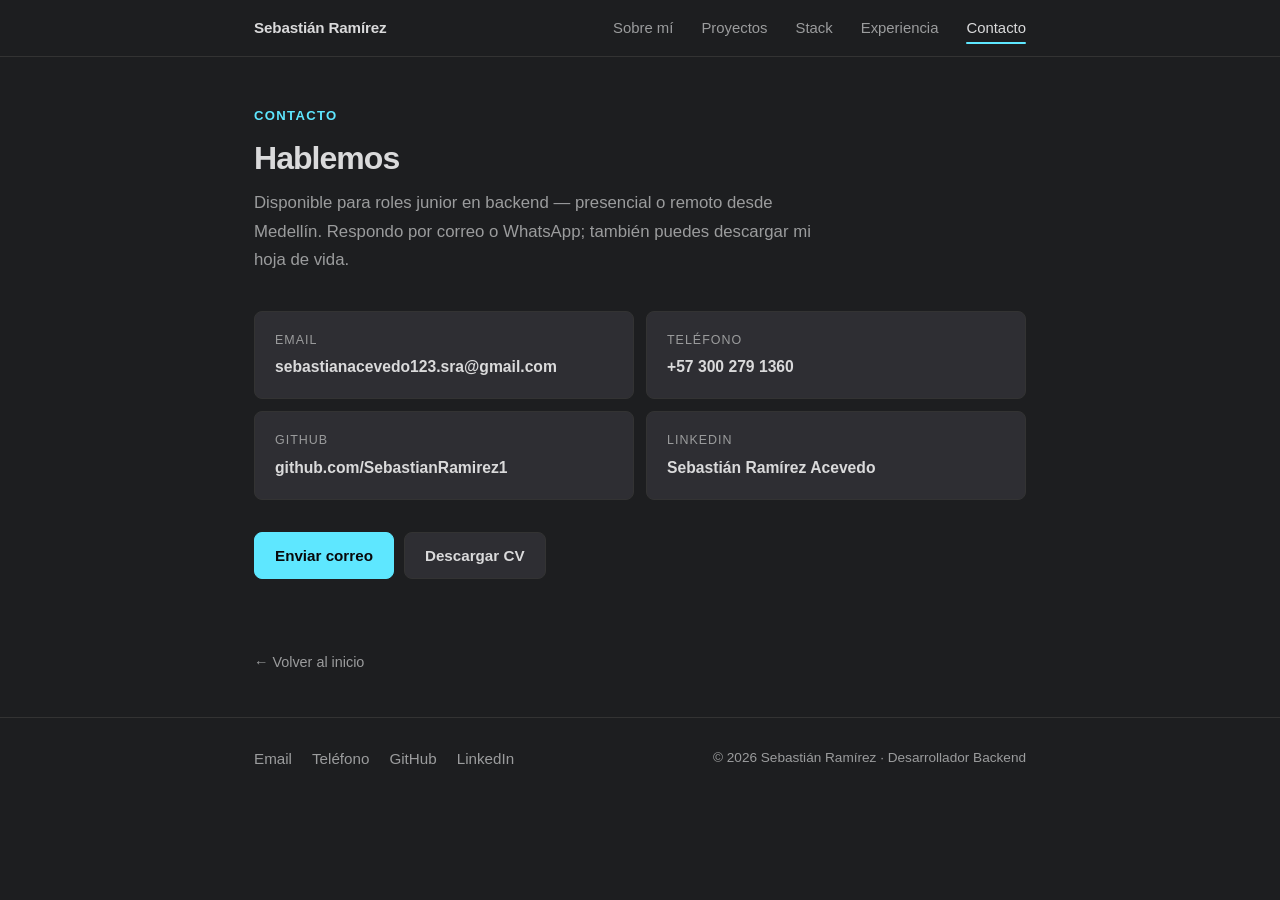
==== contacto.html @ eaaabb5c "feat: convertir portafolio de single-page a multipagina Cada seccion es ahora su propia pagina con U" ====
<!DOCTYPE html>
<html lang="es">
  <head>
    <meta charset="UTF-8" />
    <meta name="viewport" content="width=device-width, initial-scale=1.0" />
    <title>Contacto | Sebastián Ramírez</title>
    <meta
      name="description"
      content="Contacta a Sebastián Ramírez, desarrollador backend disponible para roles junior en Medellín — presencial o remoto. Correo, teléfono, GitHub y LinkedIn."
    />
    <meta name="author" content="Sebastián Ramírez" />
    <meta name="theme-color" content="#1d1e20" />
    <meta name="robots" content="index, follow" />
    <link rel="canonical" href="https://sebastianramirezportfolio.netlify.app/contacto.html" />

    <meta property="og:type" content="website" />
    <meta property="og:locale" content="es_CO" />
    <meta property="og:title" content="Contacto | Sebastián Ramírez" />
    <meta property="og:description" content="Disponible para roles junior en backend — presencial o remoto desde Medellín." />
    <meta property="og:url" content="https://sebastianramirezportfolio.netlify.app/contacto.html" />
    <meta property="og:image" content="https://sebastianramirezportfolio.netlify.app/assets/og-cover.svg" />

    <link rel="icon" type="image/svg+xml" href="./assets/favicon.svg" />
    <link rel="apple-touch-icon" href="./assets/favicon.svg" />
    <link rel="manifest" href="./site.webmanifest" />
    <link rel="stylesheet" href="./styles.css" />
  </head>
  <body>
    <a class="skip-link" href="#contenido">Saltar al contenido</a>

    <header class="site-header">
      <div class="header-inner">
        <a class="site-brand" href="index.html">Sebastián Ramírez</a>
        <nav class="site-nav" aria-label="Navegación principal">
          <a href="sobre-mi.html">Sobre mí</a>
          <a href="proyectos.html">Proyectos</a>
          <a href="stack.html">Stack</a>
          <a href="experiencia.html">Experiencia</a>
          <a href="contacto.html" aria-current="page" class="is-active">Contacto</a>
        </nav>
      </div>
    </header>

    <main id="contenido">
      <section class="page">
        <div class="shell">
          <p class="page-eyebrow">Contacto</p>
          <h1 class="page-title">Hablemos</h1>
          <p class="page-lead">
            Disponible para roles junior en backend — presencial o remoto desde Medellín.
            Respondo por correo o WhatsApp; también puedes descargar mi hoja de vida.
          </p>

          <div class="contact-methods">
            <a class="contact-card" href="mailto:sebastianacevedo123.sra@gmail.com">
              <span class="label">Email</span>
              <span class="value">sebastianacevedo123.sra@gmail.com</span>
            </a>
            <a class="contact-card" href="tel:+573002791360">
              <span class="label">Teléfono</span>
              <span class="value">+57 300 279 1360</span>
            </a>
            <a class="contact-card" href="https://github.com/SebastianRamirez1" target="_blank" rel="noopener noreferrer">
              <span class="label">GitHub</span>
              <span class="value">github.com/SebastianRamirez1</span>
            </a>
            <a class="contact-card" href="https://www.linkedin.com/in/sebastian-ramirez-acevedo-2580ab2a5/" target="_blank" rel="noopener noreferrer">
              <span class="label">LinkedIn</span>
              <span class="value">Sebastián Ramírez Acevedo</span>
            </a>
          </div>

          <div class="profile-actions" style="justify-content: flex-start;">
            <a class="btn btn-primary" href="mailto:sebastianacevedo123.sra@gmail.com">Enviar correo</a>
            <a
              class="btn btn-secondary"
              href="./assets/Sebastian-Ramirez-CV.pdf"
              target="_blank"
              rel="noopener noreferrer"
              download
            >Descargar CV</a>
          </div>

          <a class="page-back" href="index.html">← Volver al inicio</a>
        </div>
      </section>
    </main>

    <footer class="site-footer">
      <div class="shell footer-inner">
        <nav class="footer-links" aria-label="Enlaces de contacto">
          <a href="mailto:sebastianacevedo123.sra@gmail.com">Email</a>
          <a href="tel:+573002791360">Teléfono</a>
          <a href="https://github.com/SebastianRamirez1" target="_blank" rel="noopener noreferrer">GitHub</a>
          <a href="https://www.linkedin.com/in/sebastian-ramirez-acevedo-2580ab2a5/" target="_blank" rel="noopener noreferrer">LinkedIn</a>
        </nav>
        <p class="footer-copy">© <span id="year"></span> Sebastián Ramírez · Desarrollador Backend</p>
      </div>
    </footer>

    <script src="./script.js"></script>
  </body>
</html>
---- styles.css ----
/* ============================================
   PORTFOLIO — Sebastián Ramírez
   Minimal dark design inspired by hectorvent.dev
   ============================================ */

:root {
  --bg:           #1d1e20;
  --surface:      #2e2e33;
  --surface-alt:  #363639;
  --border:       #333333;
  --text:         #dadadb;
  --muted:        #9b9c9d;
  --accent:       #5ee7ff;
  --accent-dim:   rgba(94, 231, 255, 0.12);
  --green:        #4ade80;
  --radius:       8px;
  --max-w:        820px;
}

/* ── Reset ───────────────────────────────── */
*,
*::before,
*::after {
  box-sizing: border-box;
}

html {
  scroll-behavior: smooth;
  scroll-padding-top: 68px;
}

body {
  margin: 0;
  background: var(--bg);
  color: var(--text);
  font-family: -apple-system, BlinkMacSystemFont, "Segoe UI", Roboto,
    Oxygen, Ubuntu, Cantarell, "Helvetica Neue", sans-serif;
  font-size: 19px;
  line-height: 1.65;
}

a {
  color: inherit;
  text-decoration: none;
}

p {
  margin: 0;
}

h1, h2, h3 {
  margin: 0;
  line-height: 1.2;
}

ul {
  list-style: none;
  padding: 0;
  margin: 0;
}

::selection {
  background: rgba(94, 231, 255, 0.2);
}

a:focus-visible,
button:focus-visible {
  outline: 2px solid var(--accent);
  outline-offset: 3px;
  border-radius: 4px;
}

/* ── Skip link ───────────────────────────── */
.skip-link {
  position: absolute;
  top: -80px;
  left: 16px;
  z-index: 100;
  padding: 10px 16px;
  background: var(--text);
  color: var(--bg);
  border-radius: var(--radius);
  font-weight: 700;
  font-size: 0.9rem;
  transition: top 150ms;
}

.skip-link:focus {
  top: 12px;
}

/* ── Layout shell ────────────────────────── */
.shell {
  width: min(var(--max-w), 100%);
  margin: 0 auto;
  padding: 0 24px;
}

/* ── Header ──────────────────────────────── */
.site-header {
  position: sticky;
  top: 0;
  z-index: 10;
  background: var(--bg);
  border-bottom: 1px solid var(--border);
}

.header-inner {
  display: flex;
  align-items: center;
  justify-content: space-between;
  height: 56px;
  width: min(var(--max-w), 100%);
  margin: 0 auto;
  padding: 0 24px;
}

.site-brand {
  font-weight: 700;
  font-size: 0.95rem;
  color: var(--text);
  letter-spacing: -0.01em;
}

.site-brand:hover {
  color: var(--accent);
}

.site-nav {
  display: flex;
  gap: 28px;
}

.site-nav a {
  display: inline-flex;
  align-items: center;
  min-height: 44px;
  color: var(--muted);
  font-size: 0.93rem;
  transition: color 120ms;
}

.site-nav a:hover,
.site-nav a.is-active,
.site-nav a[aria-current="page"] {
  color: var(--text);
}

/* Subrayado sutil para la página actual */
.site-nav a[aria-current="page"] {
  position: relative;
}

.site-nav a[aria-current="page"]::after {
  content: "";
  position: absolute;
  left: 0;
  right: 0;
  bottom: 6px;
  height: 2px;
  background: var(--accent);
  border-radius: 2px;
}

/* ── Profile section ─────────────────────── */
.profile {
  text-align: center;
  padding: 60px 24px 48px;
  width: min(var(--max-w), 100%);
  margin: 0 auto;
}

.avatar-wrap {
  width: 110px;
  height: 110px;
  border-radius: 50%;
  overflow: hidden;
  margin: 0 auto 22px;
  border: 2px solid var(--border);
  background: var(--surface);
}

.avatar {
  width: 100%;
  height: 100%;
  object-fit: cover;
  object-position: center top;
  display: block;
}

.profile h1 {
  font-size: 1.9rem;
  font-weight: 700;
  margin-bottom: 6px;
  letter-spacing: -0.03em;
}

.profile-role {
  color: var(--muted);
  font-size: 1.05rem;
  margin-bottom: 14px;
}

.profile-status {
  display: inline-flex;
  align-items: center;
  gap: 7px;
  color: var(--muted);
  font-size: 0.93rem;
  margin-bottom: 28px;
}

.status-dot {
  width: 8px;
  height: 8px;
  border-radius: 50%;
  background: var(--green);
  flex-shrink: 0;
  box-shadow: 0 0 0 3px rgba(74, 222, 128, 0.2);
  animation: pulse-dot 2.5s ease-in-out infinite;
}

.profile-actions {
  display: flex;
  gap: 10px;
  justify-content: center;
  flex-wrap: wrap;
  margin-bottom: 22px;
}

.social-links {
  display: flex;
  gap: 20px;
  justify-content: center;
  flex-wrap: wrap;
}

.social-links a {
  color: var(--muted);
  font-size: 0.93rem;
  transition: color 120ms;
}

.social-links a:hover {
  color: var(--accent);
}

/* ── Buttons ─────────────────────────────── */
.btn {
  display: inline-flex;
  align-items: center;
  justify-content: center;
  gap: 6px;
  min-height: 44px;
  padding: 10px 20px;
  border-radius: var(--radius);
  font-size: 0.95rem;
  font-weight: 600;
  border: 1px solid transparent;
  cursor: pointer;
  transition: background 120ms, border-color 120ms, opacity 120ms;
  white-space: nowrap;
}

.btn-primary {
  background: var(--accent);
  color: #08090b;
  border-color: var(--accent);
}

.btn-primary:hover {
  opacity: 0.85;
}

.btn-secondary {
  background: var(--surface);
  color: var(--text);
  border-color: var(--border);
}

.btn-secondary:hover {
  background: var(--surface-alt);
  border-color: var(--accent);
}

/* ── Stats strip ─────────────────────────── */
.stats-strip {
  display: flex;
  border: 1px solid var(--border);
  border-radius: var(--radius);
  overflow: hidden;
  margin: 0 0 0;
}

.stats-strip .stat {
  flex: 1;
  padding: 14px 16px;
  text-align: center;
  border-right: 1px solid var(--border);
}

.stats-strip .stat:last-child {
  border-right: none;
}

.stats-strip strong {
  display: block;
  font-size: 1.5rem;
  font-weight: 700;
  color: var(--accent);
  line-height: 1.1;
  margin-bottom: 3px;
}

.stats-strip span {
  font-size: 0.83rem;
  color: var(--muted);
  line-height: 1.3;
}

/* ── Sections ────────────────────────────── */
.section {
  padding: 44px 0;
  border-top: 1px solid var(--border);
  width: min(var(--max-w), 100%);
  margin: 0 auto;
  padding-left: 24px;
  padding-right: 24px;
}

.section-label {
  font-size: 0.82rem;
  font-weight: 700;
  text-transform: uppercase;
  letter-spacing: 0.1em;
  color: var(--muted);
  margin-bottom: 22px;
}

/* ── About ───────────────────────────────── */
.bio {
  color: var(--muted);
  line-height: 1.75;
  margin-bottom: 18px;
  font-size: 1rem;
}

.bio strong {
  color: var(--text);
  font-weight: 600;
}

.tags {
  display: flex;
  flex-wrap: wrap;
  gap: 7px;
}

.tags li {
  padding: 5px 12px;
  background: var(--surface);
  border: 1px solid var(--border);
  border-radius: var(--radius);
  font-size: 0.87rem;
  color: var(--text);
}

/* ── Projects ────────────────────────────── */
.project-list {
  display: flex;
  flex-direction: column;
  gap: 12px;
}

.project-card {
  background: var(--surface);
  border: 1px solid var(--border);
  border-radius: var(--radius);
  padding: 20px 22px;
  transition: border-color 150ms;
}

.project-card:hover {
  border-color: rgba(94, 231, 255, 0.35);
}

.project-card.featured {
  border-color: rgba(94, 231, 255, 0.25);
  background: linear-gradient(135deg, rgba(94, 231, 255, 0.05), var(--surface));
}

.project-header {
  display: flex;
  align-items: baseline;
  justify-content: space-between;
  gap: 12px;
  margin-bottom: 8px;
}

.project-card h3 {
  font-size: 1rem;
  font-weight: 700;
  color: var(--text);
}

.project-date {
  font-size: 0.82rem;
  color: var(--muted);
  white-space: nowrap;
  flex-shrink: 0;
}

.project-card p {
  color: var(--muted);
  font-size: 0.95rem;
  line-height: 1.7;
  margin-bottom: 12px;
}

.tech-stack {
  display: flex;
  flex-wrap: wrap;
  gap: 5px;
  margin-bottom: 14px;
}

.tech-stack li {
  padding: 4px 10px;
  background: rgba(255, 255, 255, 0.05);
  border: 1px solid var(--border);
  border-radius: 4px;
  font-size: 0.82rem;
  color: var(--muted);
  font-family: "SFMono-Regular", Consolas, "Liberation Mono", Menlo, monospace;
}

.project-links {
  display: flex;
  gap: 16px;
}

.project-links a {
  font-size: 0.9rem;
  color: var(--accent);
  font-weight: 600;
  transition: opacity 120ms;
}

.project-links a:hover {
  opacity: 0.75;
}

/* ── Stack ───────────────────────────────── */
.stack-grid {
  display: grid;
  grid-template-columns: 1fr 1fr;
  gap: 24px 32px;
}

.stack-item h3 {
  font-size: 0.82rem;
  font-weight: 700;
  text-transform: uppercase;
  letter-spacing: 0.08em;
  color: var(--muted);
  margin-bottom: 10px;
}

.stack-tags {
  display: flex;
  flex-wrap: wrap;
  gap: 6px;
}

.stack-tags li {
  padding: 5px 11px;
  background: var(--surface);
  border: 1px solid var(--border);
  border-radius: 4px;
  font-size: 0.85rem;
  color: var(--text);
  font-family: "SFMono-Regular", Consolas, "Liberation Mono", Menlo, monospace;
  transition: border-color 120ms;
}

.stack-tags li:hover {
  border-color: rgba(94, 231, 255, 0.3);
}

/* ── Timeline ────────────────────────────── */
.timeline {
  display: flex;
  flex-direction: column;
  gap: 28px;
}

.timeline-entry {
  display: grid;
  grid-template-columns: 150px 1fr;
  gap: 16px;
}

.t-date {
  font-size: 0.87rem;
  color: var(--muted);
  padding-top: 3px;
  line-height: 1.4;
}

.t-body h3 {
  font-size: 1rem;
  font-weight: 700;
  margin-bottom: 3px;
}

.t-org {
  font-size: 0.93rem;
  color: var(--accent);
  margin-bottom: 8px;
  font-weight: 500;
}

.t-body p {
  font-size: 0.95rem;
  color: var(--muted);
  line-height: 1.7;
}

/* ── Footer (slim, compartido en todas las páginas) ── */
.site-footer {
  border-top: 1px solid var(--border);
  margin-top: 24px;
}

.footer-inner {
  display: flex;
  align-items: center;
  justify-content: space-between;
  flex-wrap: wrap;
  gap: 14px 20px;
  padding-top: 28px;
  padding-bottom: 32px;
}

.footer-links {
  display: flex;
  flex-wrap: wrap;
  gap: 6px 20px;
}

.footer-links a {
  color: var(--muted);
  font-size: 0.95rem;
  transition: color 120ms;
}

.footer-links a:hover {
  color: var(--text);
}

.footer-copy {
  font-size: 0.85rem;
  color: var(--muted);
}

/* ── Plantilla de página (sub-páginas) ───── */
.page {
  padding: 48px 0 8px;
}

.page-eyebrow {
  font-size: 0.82rem;
  font-weight: 700;
  text-transform: uppercase;
  letter-spacing: 0.1em;
  color: var(--accent);
  margin-bottom: 12px;
}

.page-title {
  font-size: 2rem;
  font-weight: 700;
  letter-spacing: -0.03em;
  margin-bottom: 12px;
}

.page-lead {
  color: var(--muted);
  font-size: 1.05rem;
  line-height: 1.7;
  max-width: 62ch;
  margin-bottom: 36px;
}

.page-back {
  display: inline-flex;
  align-items: center;
  gap: 6px;
  min-height: 44px;
  color: var(--muted);
  font-size: 0.9rem;
  margin-top: 40px;
  transition: color 120ms;
}

.page-back:hover {
  color: var(--accent);
}

/* ── Home: presentación breve + accesos ──── */
.home-intro {
  padding: 8px 0 4px;
}

.home-intro .bio {
  margin-bottom: 0;
}

.explore-grid {
  display: grid;
  grid-template-columns: 1fr 1fr;
  gap: 12px;
  margin-top: 4px;
}

.explore-card {
  display: flex;
  flex-direction: column;
  gap: 6px;
  background: var(--surface);
  border: 1px solid var(--border);
  border-radius: var(--radius);
  padding: 20px 22px;
  transition: border-color 150ms, transform 150ms;
}

.explore-card:hover {
  border-color: rgba(94, 231, 255, 0.35);
  transform: translateY(-2px);
}

.explore-card h3 {
  font-size: 1rem;
  font-weight: 700;
  color: var(--text);
  display: flex;
  align-items: center;
  justify-content: space-between;
  gap: 10px;
}

.explore-card h3 .arrow {
  color: var(--accent);
  transition: transform 150ms;
}

.explore-card:hover h3 .arrow {
  transform: translateX(3px);
}

.explore-card p {
  color: var(--muted);
  font-size: 0.9rem;
  line-height: 1.6;
}

/* ── Página de contacto ──────────────────── */
.contact-methods {
  display: grid;
  grid-template-columns: 1fr 1fr;
  gap: 12px;
  margin-bottom: 32px;
}

.contact-card {
  display: flex;
  flex-direction: column;
  gap: 4px;
  background: var(--surface);
  border: 1px solid var(--border);
  border-radius: var(--radius);
  padding: 18px 20px;
  transition: border-color 150ms;
}

.contact-card:hover {
  border-color: rgba(94, 231, 255, 0.35);
}

.contact-card .label {
  font-size: 0.78rem;
  text-transform: uppercase;
  letter-spacing: 0.08em;
  color: var(--muted);
}

.contact-card .value {
  font-size: 0.98rem;
  color: var(--text);
  font-weight: 600;
  word-break: break-word;
}

.contact-card:hover .value {
  color: var(--accent);
}

/* ── Animations ──────────────────────────── */
@keyframes pulse-dot {
  0%, 100% { box-shadow: 0 0 0 3px rgba(74, 222, 128, 0.2); }
  50%       { box-shadow: 0 0 0 6px rgba(74, 222, 128, 0.06); }
}

/* ── Reduced motion ──────────────────────── */
@media (prefers-reduced-motion: reduce) {
  html { scroll-behavior: auto; }

  *,
  *::before,
  *::after {
    animation: none !important;
    transition: none !important;
  }

  .status-dot {
    box-shadow: 0 0 0 3px rgba(74, 222, 128, 0.25);
  }
}

/* ── Responsive 640px ────────────────────── */
@media (max-width: 640px) {
  .header-inner {
    height: 50px;
  }

  .site-nav {
    gap: 18px;
  }

  .site-nav a {
    font-size: 0.85rem;
  }

  /* Áreas táctiles ≥44px en mobile (§6.1.7) */
  .social-links a,
  .footer-links a,
  .project-links a {
    display: inline-flex;
    align-items: center;
    min-height: 44px;
  }

  .profile {
    padding: 40px 20px 36px;
  }

  .stats-strip {
    display: grid;
    grid-template-columns: 1fr 1fr;
  }

  .stats-strip .stat {
    border-right: 1px solid var(--border);
    border-bottom: 1px solid var(--border);
  }

  .stats-strip .stat:nth-child(2n) {
    border-right: none;
  }

  .stats-strip .stat:nth-last-child(-n+2) {
    border-bottom: none;
  }

  .stack-grid {
    grid-template-columns: 1fr;
    gap: 20px;
  }

  .explore-grid,
  .contact-methods {
    grid-template-columns: 1fr;
  }

  .page-title {
    font-size: 1.7rem;
  }

  .footer-inner {
    justify-content: flex-start;
  }

  .timeline-entry {
    grid-template-columns: 1fr;
    gap: 4px;
  }

  .project-header {
    flex-direction: column;
    gap: 4px;
  }

  .section {
    padding: 36px 20px;
  }
}

/* ── Responsive 480px ────────────────────── */
@media (max-width: 480px) {
  .site-brand {
    font-size: 0.88rem;
  }

  .site-nav {
    gap: 14px;
  }

  .profile-actions {
    flex-direction: column;
    align-items: center;
  }

  .btn {
    width: 100%;
    justify-content: center;
    max-width: 260px;
  }
}
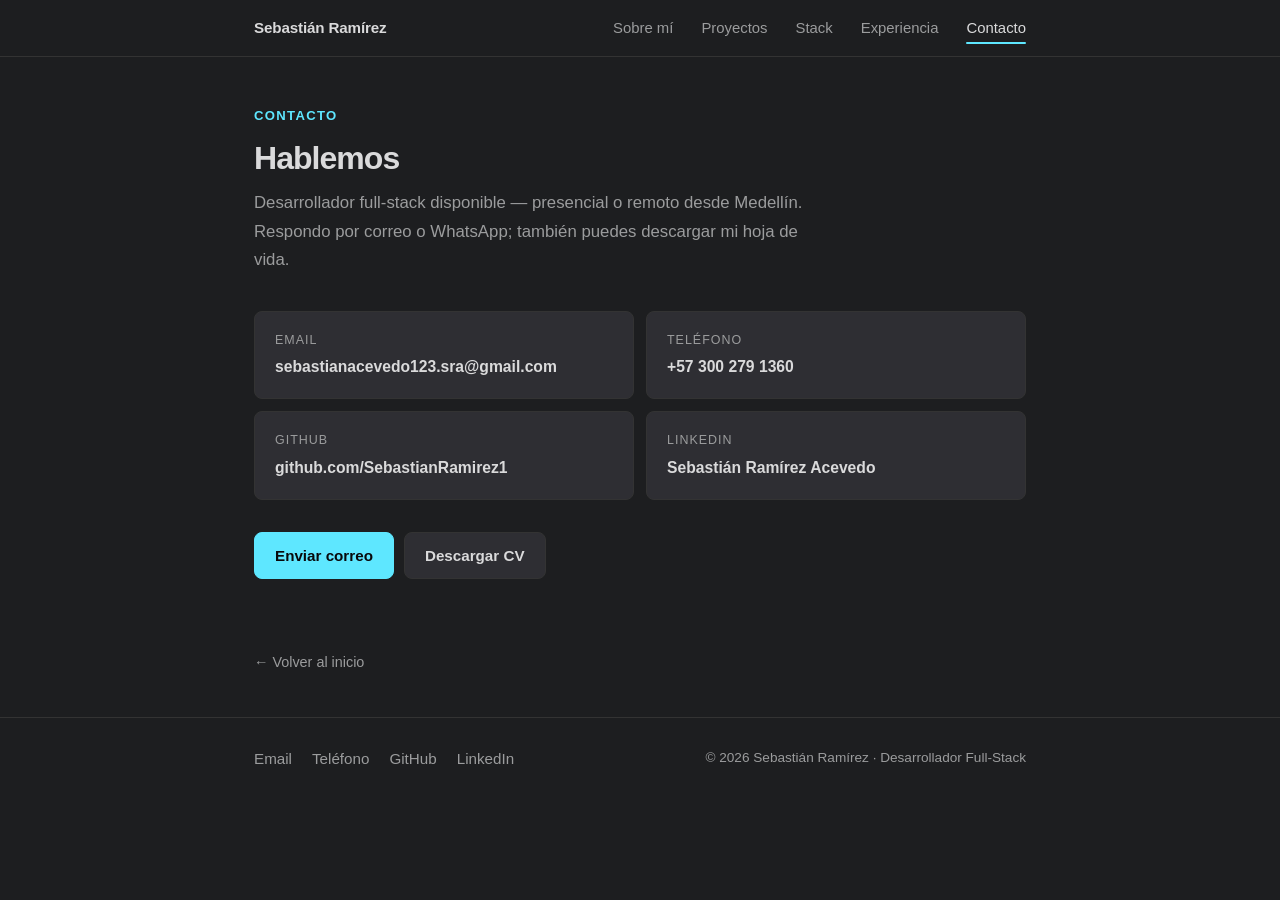
==== commit 0c887763: "feat: reposicionar portafolio a Full-Stack segun nuevo CV Alinea todo el sitio con la nueva version " ====
--- a/contacto.html
+++ b/contacto.html
@@ -6,22 +6,25 @@
     <title>Contacto | Sebastián Ramírez</title>
     <meta
       name="description"
-      content="Contacta a Sebastián Ramírez, desarrollador backend disponible para roles junior en Medellín — presencial o remoto. Correo, teléfono, GitHub y LinkedIn."
+      content="Contacta a Sebastián Ramírez, desarrollador full-stack disponible en Medellín — presencial o remoto. Correo, teléfono, GitHub y LinkedIn."
     />
     <meta name="author" content="Sebastián Ramírez" />
     <meta name="theme-color" content="#1d1e20" />
     <meta name="robots" content="index, follow" />
-    <link rel="canonical" href="https://sebastianramirezportfolio.netlify.app/contacto.html" />
+    <link rel="canonical" href="https://portafolio-profesional-cyan.vercel.app/contacto.html" />
 
     <meta property="og:type" content="website" />
     <meta property="og:locale" content="es_CO" />
     <meta property="og:title" content="Contacto | Sebastián Ramírez" />
-    <meta property="og:description" content="Disponible para roles junior en backend — presencial o remoto desde Medellín." />
-    <meta property="og:url" content="https://sebastianramirezportfolio.netlify.app/contacto.html" />
-    <meta property="og:image" content="https://sebastianramirezportfolio.netlify.app/assets/og-cover.svg" />
+    <meta property="og:description" content="Desarrollador full-stack disponible — presencial o remoto desde Medellín." />
+    <meta property="og:url" content="https://portafolio-profesional-cyan.vercel.app/contacto.html" />
+    <meta property="og:image" content="https://portafolio-profesional-cyan.vercel.app/assets/og-cover.png" />
+    <meta property="og:image:width" content="1200" />
+    <meta property="og:image:height" content="630" />
+    <meta property="og:image:type" content="image/png" />
 
     <link rel="icon" type="image/svg+xml" href="./assets/favicon.svg" />
-    <link rel="apple-touch-icon" href="./assets/favicon.svg" />
+    <link rel="apple-touch-icon" href="./assets/apple-touch-icon.png" />
     <link rel="manifest" href="./site.webmanifest" />
     <link rel="stylesheet" href="./styles.css" />
   </head>
@@ -47,7 +50,7 @@
           <p class="page-eyebrow">Contacto</p>
           <h1 class="page-title">Hablemos</h1>
           <p class="page-lead">
-            Disponible para roles junior en backend — presencial o remoto desde Medellín.
+            Desarrollador full-stack disponible — presencial o remoto desde Medellín.
             Respondo por correo o WhatsApp; también puedes descargar mi hoja de vida.
           </p>
 
@@ -94,7 +97,7 @@
           <a href="https://github.com/SebastianRamirez1" target="_blank" rel="noopener noreferrer">GitHub</a>
           <a href="https://www.linkedin.com/in/sebastian-ramirez-acevedo-2580ab2a5/" target="_blank" rel="noopener noreferrer">LinkedIn</a>
         </nav>
-        <p class="footer-copy">© <span id="year"></span> Sebastián Ramírez · Desarrollador Backend</p>
+        <p class="footer-copy">© <span id="year"></span> Sebastián Ramírez · Desarrollador Full-Stack</p>
       </div>
     </footer>
 
--- a/styles.css
+++ b/styles.css
@@ -410,6 +410,31 @@
   flex-shrink: 0;
 }
 
+.prod-badge {
+  display: inline-flex;
+  align-items: center;
+  gap: 6px;
+  flex-shrink: 0;
+  white-space: nowrap;
+  padding: 3px 10px;
+  border-radius: 999px;
+  font-size: 0.72rem;
+  font-weight: 700;
+  text-transform: uppercase;
+  letter-spacing: 0.06em;
+  color: var(--green);
+  background: rgba(74, 222, 128, 0.12);
+  border: 1px solid rgba(74, 222, 128, 0.35);
+}
+
+.prod-badge .dot {
+  width: 7px;
+  height: 7px;
+  border-radius: 50%;
+  background: var(--green);
+  box-shadow: 0 0 0 3px rgba(74, 222, 128, 0.2);
+}
+
 .project-card p {
   color: var(--muted);
   font-size: 0.95rem;
@@ -450,6 +475,62 @@
   opacity: 0.75;
 }
 
+/* Case study desplegable por proyecto */
+.case-study {
+  margin: 0 0 14px;
+  border-top: 1px solid var(--border);
+  padding-top: 12px;
+}
+
+.case-study summary {
+  cursor: pointer;
+  font-size: 0.86rem;
+  font-weight: 600;
+  color: var(--accent);
+  list-style: none;
+  display: inline-flex;
+  align-items: center;
+  gap: 7px;
+  min-height: 40px;
+}
+
+.case-study summary::-webkit-details-marker {
+  display: none;
+}
+
+.case-study summary::before {
+  content: "▸";
+  transition: transform 150ms;
+}
+
+.case-study[open] summary::before {
+  transform: rotate(90deg);
+}
+
+.case-body {
+  padding-top: 10px;
+  display: flex;
+  flex-direction: column;
+  gap: 10px;
+}
+
+.case-body p {
+  margin: 0;
+  font-size: 0.9rem;
+  color: var(--muted);
+  line-height: 1.65;
+}
+
+.cs-label {
+  display: block;
+  font-size: 0.72rem;
+  text-transform: uppercase;
+  letter-spacing: 0.08em;
+  color: var(--text);
+  font-weight: 700;
+  margin-bottom: 3px;
+}
+
 /* ── Stack ───────────────────────────────── */
 .stack-grid {
   display: grid;
@@ -511,6 +592,21 @@
   font-size: 1rem;
   font-weight: 700;
   margin-bottom: 3px;
+}
+
+.t-tag {
+  display: inline-block;
+  margin-left: 8px;
+  padding: 2px 9px;
+  border-radius: 999px;
+  font-size: 0.68rem;
+  font-weight: 600;
+  text-transform: uppercase;
+  letter-spacing: 0.05em;
+  color: var(--muted);
+  background: var(--surface);
+  border: 1px solid var(--border);
+  vertical-align: middle;
 }
 
 .t-org {
